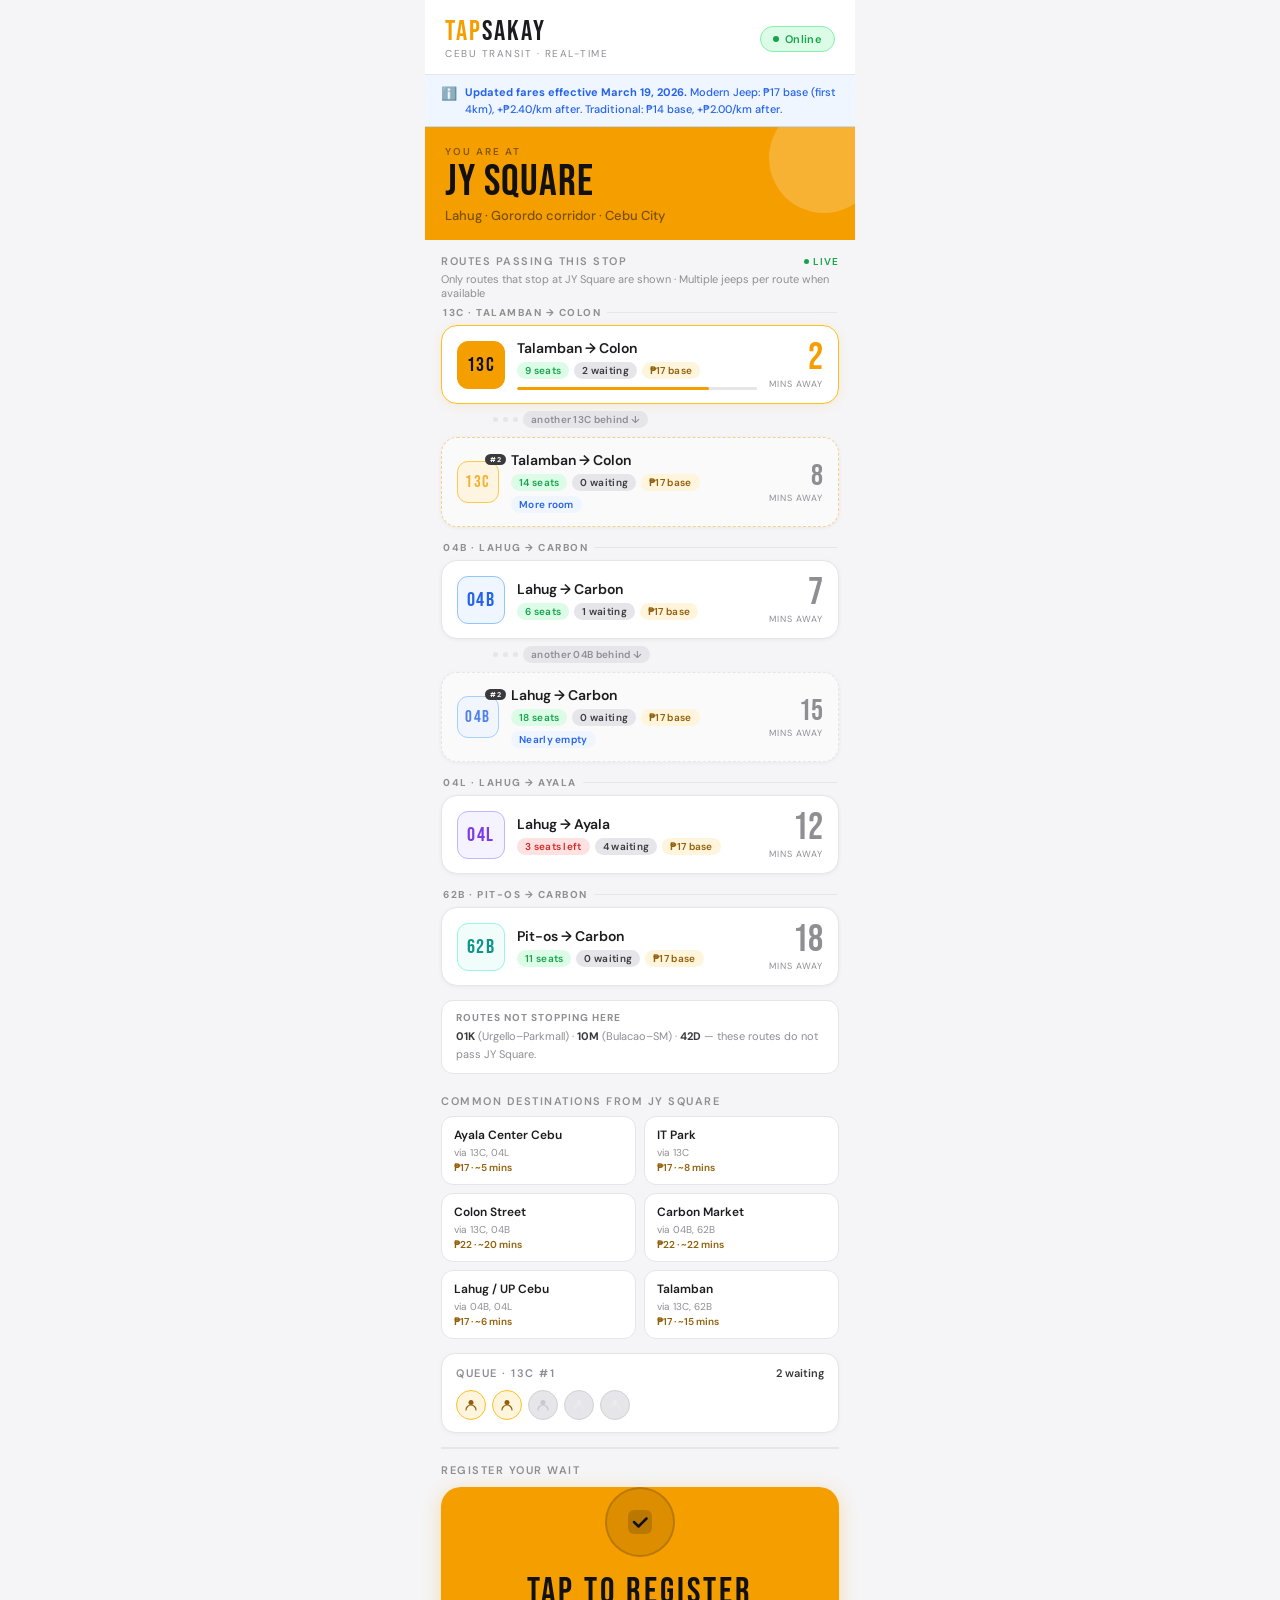
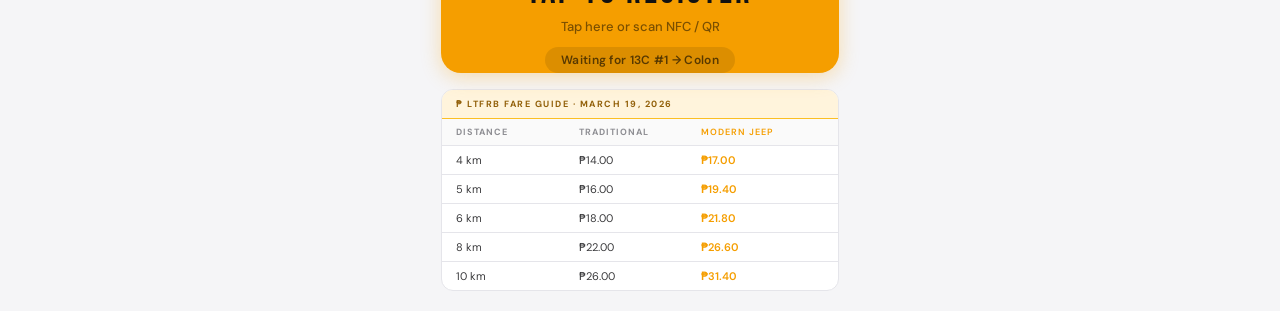
==== TapSakay-Commuter.html @ ee62dc35 "adjusting the signage screen ratio" ====
<!DOCTYPE html>
<html lang="en">
<head>
<meta charset="UTF-8">
<meta name="viewport" content="width=device-width, initial-scale=1.0, user-scalable=no">
<title>TapSakay — Commuter</title>
<link href="https://fonts.googleapis.com/css2?family=Bebas+Neue&family=DM+Sans:ital,wght@0,400;0,500;0,600;0,700;1,400&display=swap" rel="stylesheet">
<style>
:root {
  --amber: #F59E00;
  --amber-light: #FFF4DC;
  --amber-mid: #FFE299;
  --amber-border: #FBBF24;
  --black: #111111;
  --ink: #1C1C1E;
  --ink2: #3A3A3C;
  --gray: #8E8E93;
  --gray-light: #E5E5EA;
  --bg: #F5F5F7;
  --white: #FFFFFF;
  --green: #16A34A;
  --green-light: #DCFCE7;
  --green-border: #86EFAC;
  --red: #DC2626;
  --red-light: #FEE2E2;
  --blue: #2563EB;
  --blue-light: #EFF6FF;
  --purple: #7C3AED;
  --purple-light: #F5F3FF;
  --purple-border: #C4B5FD;
  --teal: #0D9488;
  --teal-light: #F0FDFA;
  --teal-border: #99F6E4;
}
* { box-sizing: border-box; margin: 0; padding: 0; -webkit-tap-highlight-color: transparent; }
html, body { min-height: 100%; background: var(--bg); color: var(--ink); font-family: 'DM Sans', sans-serif; overflow-x: hidden; }
.app { max-width: 430px; margin: 0 auto; min-height: 100vh; display: flex; flex-direction: column; background: var(--bg); }

/* HEADER */
.header {
  background: var(--white); padding: 18px 20px 14px;
  display: flex; align-items: center; justify-content: space-between;
  border-bottom: 1.5px solid var(--gray-light);
  position: sticky; top: 0; z-index: 10;
}
.logo { font-family: 'Bebas Neue', sans-serif; font-size: 28px; letter-spacing: 2px; line-height: 1; }
.logo .tap { color: var(--amber); }
.logo .sakay { color: var(--ink); }
.logo-sub { font-size: 10px; color: var(--gray); letter-spacing: 1.5px; text-transform: uppercase; margin-top: 1px; }
.online-badge {
  display: flex; align-items: center; gap: 6px;
  background: var(--green-light); border: 1px solid var(--green-border);
  border-radius: 20px; padding: 5px 12px;
  font-size: 11px; font-weight: 600; color: var(--green); letter-spacing: .3px;
}
.online-badge::before { content: ''; width: 6px; height: 6px; border-radius: 50%; background: var(--green); animation: pulse 2s infinite; }
@keyframes pulse { 0%,100%{opacity:1} 50%{opacity:.3} }

/* FARE NOTICE */
.fare-notice {
  background: var(--blue-light); border-bottom: 1.5px solid #BFDBFE;
  padding: 9px 16px; display: flex; align-items: flex-start; gap: 8px;
}
.fare-notice-icon { font-size: 13px; flex-shrink: 0; margin-top: 1px; }
.fare-notice-text { font-size: 11px; color: var(--blue); font-weight: 500; line-height: 1.5; }
.fare-notice-text strong { font-weight: 700; }

/* STOP BANNER */
.stop-banner {
  background: var(--amber); padding: 18px 20px 16px;
  position: relative; overflow: hidden;
}
.stop-banner::after {
  content: ''; position: absolute; right: -24px; top: -24px;
  width: 110px; height: 110px; border-radius: 50%; background: rgba(255,255,255,0.2);
}
.stop-eye { font-size: 10px; font-weight: 600; letter-spacing: 2px; text-transform: uppercase; color: rgba(0,0,0,0.45); margin-bottom: 2px; }
.stop-name { font-family: 'Bebas Neue', sans-serif; font-size: 44px; letter-spacing: 1px; line-height: 1; color: var(--black); }
.stop-sub { font-size: 13px; color: rgba(0,0,0,0.5); margin-top: 3px; font-weight: 500; }

/* SECTION LABEL */
.sec-wrap { padding: 14px 16px 6px; }
.sec-label { font-size: 11px; font-weight: 600; color: var(--gray); text-transform: uppercase; letter-spacing: 1.5px; display: flex; align-items: center; justify-content: space-between; }
.live-tag { display: flex; align-items: center; gap: 4px; color: var(--green); font-weight: 600; font-size: 10px; letter-spacing: 1px; }
.live-tag::before { content: ''; width: 5px; height: 5px; border-radius: 50%; background: var(--green); animation: pulse 1.5s infinite; }
.sec-hint { font-size: 11px; color: var(--gray); margin-top: 4px; font-weight: 400; }

/* ARRIVALS */
.arrivals-section { padding: 0 16px 8px; }

.route-group { margin-bottom: 14px; }
.route-group-label {
  font-size: 10px; font-weight: 700; color: var(--gray);
  text-transform: uppercase; letter-spacing: 1.5px;
  padding: 0 2px 6px;
  display: flex; align-items: center; gap: 6px;
}
.route-group-label::after { content: ''; flex: 1; height: 1px; background: var(--gray-light); }

.jeep-stack { display: flex; flex-direction: column; gap: 6px; }

.jeep-card {
  background: var(--white); border: 1.5px solid var(--gray-light);
  border-radius: 16px; padding: 13px 15px;
  display: flex; align-items: center; gap: 12px;
  animation: cardIn .35s cubic-bezier(.22,1,.36,1) both;
  box-shadow: 0 1px 4px rgba(0,0,0,0.05);
  cursor: pointer; transition: border-color .2s, box-shadow .2s;
  position: relative;
}
.jeep-card:active { transform: scale(.985); }
.jeep-card.prime { border-color: var(--amber-border); box-shadow: 0 2px 12px rgba(245,158,0,0.12); }
.jeep-card.selected { border-color: var(--amber-border); background: #FFFDF5; }
.jeep-card.second-jeep { border-style: dashed; border-color: var(--gray-light); background: #FAFAFA; opacity: 0.9; }
.jeep-card.second-jeep.prime-second { border-color: rgba(245,158,0,0.45); border-style: dashed; }
@keyframes cardIn { from { opacity:0; transform: translateY(8px); } to { opacity:1; transform: translateY(0); } }
.jeep-card:nth-child(1) { animation-delay: .04s; }
.jeep-card:nth-child(2) { animation-delay: .10s; }

.behind-dot-row { display: flex; align-items: center; gap: 5px; padding: 1px 0 1px 52px; margin-bottom: 2px; }
.behind-dot { width: 5px; height: 5px; border-radius: 50%; background: var(--gray-light); }
.behind-label { font-size: 10px; color: var(--gray); font-weight: 600; letter-spacing: 0.3px; background: var(--gray-light); border-radius: 20px; padding: 2px 8px; white-space: nowrap; }

.route-badge {
  font-family: 'Bebas Neue', sans-serif; font-size: 20px; letter-spacing: 1.5px;
  width: 48px; height: 48px; border-radius: 11px;
  display: flex; align-items: center; justify-content: center; flex-shrink: 0;
}
.rb-amber { background: var(--amber-light); color: var(--amber); border: 1.5px solid var(--amber-border); }
.rb-amber-solid { background: var(--amber); color: var(--black); border: 1.5px solid var(--amber); }
.rb-blue { background: var(--blue-light); color: var(--blue); border: 1.5px solid #93C5FD; }
.rb-purple { background: var(--purple-light); color: var(--purple); border: 1.5px solid var(--purple-border); }
.rb-teal { background: var(--teal-light); color: var(--teal); border: 1.5px solid var(--teal-border); }
.rb-green { background: var(--green-light); color: var(--green); border: 1.5px solid var(--green-border); }

.second-jeep .route-badge { width: 42px; height: 42px; font-size: 17px; opacity: 0.8; }
.second-badge-wrap { position: relative; flex-shrink: 0; }
.second-label-bubble {
  position: absolute; top: -7px; right: -7px;
  background: var(--ink2); color: #fff;
  font-size: 7px; font-weight: 700; letter-spacing: 0.5px;
  border-radius: 20px; padding: 1px 5px; white-space: nowrap;
}

.jeep-info { flex: 1; min-width: 0; }
.jeep-dest { font-size: 14px; font-weight: 600; color: var(--ink); white-space: nowrap; overflow: hidden; text-overflow: ellipsis; }
.jeep-meta { display: flex; gap: 5px; align-items: center; margin-top: 5px; flex-wrap: wrap; }
.tag { font-size: 10px; font-weight: 600; padding: 2px 8px; border-radius: 20px; letter-spacing: .3px; }
.t-green { background: var(--green-light); color: var(--green); }
.t-gray { background: var(--gray-light); color: var(--ink2); }
.t-amber { background: var(--amber-light); color: #92600A; }
.t-red { background: var(--red-light); color: var(--red); }
.t-blue { background: var(--blue-light); color: var(--blue); }

.pbar { height: 3px; background: var(--gray-light); border-radius: 2px; margin-top: 8px; overflow: hidden; }
.pbar-fill { height: 100%; border-radius: 2px; transition: width 1s linear; }
.pbar-amber .pbar-fill { background: var(--amber); }
.pbar-green .pbar-fill { background: var(--green); }

.eta-col { text-align: right; flex-shrink: 0; min-width: 54px; }
.eta-num { font-family: 'Bebas Neue', sans-serif; font-size: 38px; line-height: 1; color: var(--amber); }
.eta-num.gray { color: var(--gray); }
.eta-num.green { color: var(--green); font-size: 22px; }
.eta-unit { font-size: 9px; color: var(--gray); letter-spacing: 1px; margin-top: 1px; text-transform: uppercase; }
.second-jeep .eta-num { font-size: 30px; color: var(--gray); }

/* NOT STOPPING NOTE */
.not-stopping {
  margin: 4px 0 12px; padding: 10px 14px;
  background: var(--white); border: 1.5px solid var(--gray-light);
  border-radius: 12px;
}
.not-stopping-lbl { font-size: 10px; font-weight: 700; color: var(--gray); text-transform: uppercase; letter-spacing: 1px; margin-bottom: 4px; }
.not-stopping p { font-size: 11px; color: var(--gray); line-height: 1.6; }
.not-stopping strong { color: var(--ink2); }

/* COMMON DESTINATIONS */
.destinations-section { padding: 0 16px 14px; }
.dest-grid { display: grid; grid-template-columns: 1fr 1fr; gap: 8px; margin-top: 8px; }
.dest-card {
  background: var(--white); border: 1.5px solid var(--gray-light);
  border-radius: 12px; padding: 10px 12px;
  cursor: pointer; transition: border-color .15s;
}
.dest-card:active { border-color: var(--amber-border); background: var(--amber-light); transform: scale(.97); }
.dest-name { font-size: 12px; font-weight: 600; color: var(--ink); margin-bottom: 3px; }
.dest-routes { font-size: 10px; color: var(--gray); }
.dest-fare { font-size: 10px; font-weight: 600; color: #92600A; margin-top: 2px; }

/* QUEUE */
.queue-section { padding: 0 16px 10px; }
.queue-card {
  background: var(--white); border: 1.5px solid var(--gray-light);
  border-radius: 14px; padding: 12px 14px;
  box-shadow: 0 1px 4px rgba(0,0,0,0.04);
}
.queue-top { display: flex; align-items: center; justify-content: space-between; margin-bottom: 10px; }
.queue-lbl { font-size: 11px; font-weight: 600; color: var(--gray); text-transform: uppercase; letter-spacing: 1.5px; }
.queue-count { font-size: 11px; font-weight: 600; color: var(--ink2); }
.queue-row { display: flex; gap: 6px; align-items: center; }
.picon {
  width: 30px; height: 30px; border-radius: 50%;
  background: var(--gray-light); border: 1.5px solid #D1D1D6;
  display: flex; align-items: center; justify-content: center;
  transition: all .3s cubic-bezier(.22,1,.36,1); flex-shrink: 0;
}
.picon.on { background: var(--amber-light); border-color: var(--amber-border); }
.picon.you { background: var(--green-light); border-color: var(--green-border); }
.you-lbl { font-size: 11px; font-weight: 600; color: var(--green); margin-left: 4px; display: none; }

/* DIVIDER */
.divider { height: 1.5px; background: var(--gray-light); margin: 4px 16px 14px; }

/* TAP ZONE */
.tap-section { padding: 0 16px 16px; flex: 1; display: flex; flex-direction: column; }
.tap-label { font-size: 11px; font-weight: 600; color: var(--gray); text-transform: uppercase; letter-spacing: 1.5px; margin-bottom: 10px; }
.tap-zone {
  flex: 1; min-height: 180px;
  background: var(--amber); border-radius: 20px;
  display: flex; flex-direction: column; align-items: center; justify-content: center;
  cursor: pointer; user-select: none; position: relative; overflow: hidden;
  transition: transform .14s cubic-bezier(.22,1,.36,1), background .3s;
  box-shadow: 0 4px 20px rgba(245,158,0,0.3);
}
.tap-zone:active { transform: scale(.97); }
.tap-zone.tapped { background: var(--green); box-shadow: 0 4px 20px rgba(22,163,74,0.3); }
.ripple { position: absolute; border-radius: 50%; background: rgba(255,255,255,0.3); transform: scale(0); animation: rpl .65s linear forwards; pointer-events: none; }
@keyframes rpl { to { transform: scale(5); opacity: 0; } }

.tap-idle { display: flex; flex-direction: column; align-items: center; position: relative; z-index: 1; }
.tap-ring {
  width: 70px; height: 70px; border-radius: 50%;
  background: rgba(0,0,0,0.1); border: 2px solid rgba(0,0,0,0.15);
  display: flex; align-items: center; justify-content: center; margin-bottom: 14px;
  transition: transform .2s;
}
.tap-zone:active .tap-ring { transform: scale(.88); }
.tap-word { font-family: 'Bebas Neue', sans-serif; font-size: 36px; letter-spacing: 3px; color: var(--black); }
.tap-hint { font-size: 13px; color: rgba(0,0,0,0.5); margin-top: 4px; font-weight: 500; }
.tap-for { margin-top: 12px; background: rgba(0,0,0,0.1); border-radius: 20px; padding: 5px 16px; font-size: 12px; font-weight: 600; color: rgba(0,0,0,0.6); letter-spacing: .3px; }

.tap-done { display: none; flex-direction: column; align-items: center; position: relative; z-index: 1; }
.chk-ring { width: 66px; height: 66px; border-radius: 50%; border: 2.5px solid rgba(0,0,0,0.2); display: flex; align-items: center; justify-content: center; margin-bottom: 12px; animation: pop .4s cubic-bezier(.22,1,.36,1); }
@keyframes pop { from{transform:scale(.4);opacity:0} to{transform:scale(1);opacity:1} }
.done-word { font-family: 'Bebas Neue', sans-serif; font-size: 34px; letter-spacing: 2px; color: var(--black); }
.done-sub { font-size: 13px; color: rgba(0,0,0,0.55); margin-top: 4px; font-weight: 500; text-align: center; }
.done-badge { margin-top: 12px; background: rgba(0,0,0,0.12); border-radius: 20px; padding: 5px 16px; font-size: 13px; font-weight: 700; color: var(--black); }
.tap-zone.tapped .tap-idle { display: none; }
.tap-zone.tapped .tap-done { display: flex; }

/* SAVINGS BAR */
.savings-bar {
  margin: 0 16px 12px;
  background: var(--white); border: 1.5px solid var(--gray-light);
  border-radius: 16px; padding: 18px 16px;
  display: flex; justify-content: space-between; align-items: center;
  box-shadow: 0 1px 4px rgba(0,0,0,0.05);
}
.sav-item { text-align: center; flex: 1; }
.sav-lbl { font-size: 10px; font-weight: 700; color: var(--gray); text-transform: uppercase; letter-spacing: 1.5px; margin-bottom: 6px; }
.sav-val { font-family: 'Bebas Neue', sans-serif; font-size: 38px; letter-spacing: .5px; line-height: 1; }
.sav-note { font-size: 10px; color: var(--gray); margin-top: 5px; }
.sv-red { color: var(--red); text-decoration: line-through; }
.sv-amber { color: var(--amber); }
.sv-green { color: var(--green); }
.sav-vl { width: 1.5px; height: 50px; background: var(--gray-light); flex-shrink: 0; }

/* FARE TABLE MINI */
.fare-mini {
  margin: 0 16px 20px;
  background: var(--white); border: 1.5px solid var(--gray-light);
  border-radius: 12px; overflow: hidden;
}
.fare-mini-title {
  background: var(--amber-light); border-bottom: 1.5px solid var(--amber-border);
  padding: 8px 14px; font-size: 9px; font-weight: 700; letter-spacing: 1.5px;
  color: #92600A; text-transform: uppercase;
}
.fare-mini-row {
  display: grid; grid-template-columns: 1fr 1fr 1fr;
  padding: 7px 14px; font-size: 11px;
  border-bottom: 1px solid var(--gray-light); color: var(--ink2);
}
.fare-mini-row:last-child { border-bottom: none; }
.fare-mini-row.head { font-size: 9px; font-weight: 700; letter-spacing: 1px; color: var(--gray); text-transform: uppercase; background: #FAFAFA; }
.fare-mini-row span:last-child { font-weight: 600; color: var(--amber); }
</style>
</head>
<body>
<div class="app">

  <div class="header">
    <div>
      <div class="logo"><span class="tap">TAP</span><span class="sakay">SAKAY</span></div>
      <div class="logo-sub">Cebu Transit · Real-time</div>
    </div>
    <div class="online-badge">Online</div>
  </div>

  <div class="fare-notice">
    <div class="fare-notice-icon">ℹ️</div>
    <div class="fare-notice-text">
      <strong>Updated fares effective March 19, 2026.</strong> Modern Jeep: ₱17 base (first 4km), +₱2.40/km after. Traditional: ₱14 base, +₱2.00/km after.
    </div>
  </div>

  <div class="stop-banner">
    <div class="stop-eye">You are at</div>
    <div class="stop-name">JY Square</div>
    <div class="stop-sub">Lahug · Gorordo corridor · Cebu City</div>
  </div>

  <div class="sec-wrap">
    <div class="sec-label">
      Routes passing this stop
      <span class="live-tag">Live</span>
    </div>
    <div class="sec-hint">Only routes that stop at JY Square are shown · Multiple jeeps per route when available</div>
  </div>

  <div class="arrivals-section">

    <!-- 13C GROUP -->
    <div class="route-group">
      <div class="route-group-label">13C · Talamban → Colon</div>
      <div class="jeep-stack">
        <div class="jeep-card prime" id="card-13c-1" onclick="selectRoute('13C','Talamban → Colon',3,'₱17','13c-1')">
          <div class="route-badge rb-amber-solid">13C</div>
          <div class="jeep-info">
            <div class="jeep-dest">Talamban → Colon</div>
            <div class="jeep-meta">
              <span class="tag t-green" id="seats-13c-1">9 seats</span>
              <span class="tag t-gray" id="wait-13c-1">2 waiting</span>
              <span class="tag t-amber">₱17 base</span>
            </div>
            <div class="pbar pbar-amber"><div class="pbar-fill" id="pbar-13c-1" style="width:70%"></div></div>
          </div>
          <div class="eta-col">
            <div class="eta-num" id="eta-13c-1">3</div>
            <div class="eta-unit" id="etalbl-13c-1">mins away</div>
          </div>
        </div>

        <div class="behind-dot-row">
          <div class="behind-dot"></div>
          <div class="behind-dot"></div>
          <div class="behind-dot"></div>
          <div class="behind-label">another 13C behind ↓</div>
        </div>

        <div class="jeep-card second-jeep prime-second" id="card-13c-2" onclick="selectRoute('13C','Talamban → Colon',9,'₱17','13c-2')">
          <div class="second-badge-wrap">
            <div class="route-badge rb-amber">13C</div>
            <div class="second-label-bubble">#2</div>
          </div>
          <div class="jeep-info">
            <div class="jeep-dest">Talamban → Colon</div>
            <div class="jeep-meta">
              <span class="tag t-green">14 seats</span>
              <span class="tag t-gray">0 waiting</span>
              <span class="tag t-amber">₱17 base</span>
              <span class="tag t-blue">More room</span>
            </div>
          </div>
          <div class="eta-col">
            <div class="eta-num gray" id="eta-13c-2">9</div>
            <div class="eta-unit">mins away</div>
          </div>
        </div>
      </div>
    </div>

    <!-- 04B GROUP -->
    <div class="route-group">
      <div class="route-group-label">04B · Lahug → Carbon</div>
      <div class="jeep-stack">
        <div class="jeep-card" id="card-04b-1" onclick="selectRoute('04B','Lahug → Carbon',7,'₱17','04b-1')">
          <div class="route-badge rb-blue">04B</div>
          <div class="jeep-info">
            <div class="jeep-dest">Lahug → Carbon</div>
            <div class="jeep-meta">
              <span class="tag t-green">6 seats</span>
              <span class="tag t-gray">1 waiting</span>
              <span class="tag t-amber">₱17 base</span>
            </div>
          </div>
          <div class="eta-col">
            <div class="eta-num gray">7</div>
            <div class="eta-unit">mins away</div>
          </div>
        </div>

        <div class="behind-dot-row">
          <div class="behind-dot"></div>
          <div class="behind-dot"></div>
          <div class="behind-dot"></div>
          <div class="behind-label">another 04B behind ↓</div>
        </div>

        <div class="jeep-card second-jeep" id="card-04b-2" onclick="selectRoute('04B','Lahug → Carbon',15,'₱17','04b-2')">
          <div class="second-badge-wrap">
            <div class="route-badge rb-blue">04B</div>
            <div class="second-label-bubble">#2</div>
          </div>
          <div class="jeep-info">
            <div class="jeep-dest">Lahug → Carbon</div>
            <div class="jeep-meta">
              <span class="tag t-green">18 seats</span>
              <span class="tag t-gray">0 waiting</span>
              <span class="tag t-amber">₱17 base</span>
              <span class="tag t-blue">Nearly empty</span>
            </div>
          </div>
          <div class="eta-col">
            <div class="eta-num gray">15</div>
            <div class="eta-unit">mins away</div>
          </div>
        </div>
      </div>
    </div>

    <!-- 04L GROUP -->
    <div class="route-group">
      <div class="route-group-label">04L · Lahug → Ayala</div>
      <div class="jeep-stack">
        <div class="jeep-card" id="card-04l-1" onclick="selectRoute('04L','Lahug → Ayala',12,'₱17','04l-1')">
          <div class="route-badge rb-purple">04L</div>
          <div class="jeep-info">
            <div class="jeep-dest">Lahug → Ayala</div>
            <div class="jeep-meta">
              <span class="tag t-red">3 seats left</span>
              <span class="tag t-gray">4 waiting</span>
              <span class="tag t-amber">₱17 base</span>
            </div>
          </div>
          <div class="eta-col">
            <div class="eta-num gray">12</div>
            <div class="eta-unit">mins away</div>
          </div>
        </div>
      </div>
    </div>

    <!-- 62B GROUP -->
    <div class="route-group">
      <div class="route-group-label">62B · Pit-os → Carbon</div>
      <div class="jeep-stack">
        <div class="jeep-card" id="card-62b-1" onclick="selectRoute('62B','Pit-os → Carbon',18,'₱17','62b-1')">
          <div class="route-badge rb-teal">62B</div>
          <div class="jeep-info">
            <div class="jeep-dest">Pit-os → Carbon</div>
            <div class="jeep-meta">
              <span class="tag t-green">11 seats</span>
              <span class="tag t-gray">0 waiting</span>
              <span class="tag t-amber">₱17 base</span>
            </div>
          </div>
          <div class="eta-col">
            <div class="eta-num gray">18</div>
            <div class="eta-unit">mins away</div>
          </div>
        </div>
      </div>
    </div>

    <!-- ROUTES NOT STOPPING HERE -->
    <div class="not-stopping">
      <div class="not-stopping-lbl">Routes NOT stopping here</div>
      <p><strong>01K</strong> (Urgello–Parkmall) · <strong>10M</strong> (Bulacao–SM) · <strong>42D</strong> — these routes do not pass JY Square.</p>
    </div>

  </div>

  <!-- COMMON DESTINATIONS -->
  <div class="destinations-section">
    <div class="sec-label">Common destinations from JY Square</div>
    <div class="dest-grid">
      <div class="dest-card">
        <div class="dest-name">Ayala Center Cebu</div>
        <div class="dest-routes">via 13C, 04L</div>
        <div class="dest-fare">₱17 · ~5 mins</div>
      </div>
      <div class="dest-card">
        <div class="dest-name">IT Park</div>
        <div class="dest-routes">via 13C</div>
        <div class="dest-fare">₱17 · ~8 mins</div>
      </div>
      <div class="dest-card">
        <div class="dest-name">Colon Street</div>
        <div class="dest-routes">via 13C, 04B</div>
        <div class="dest-fare">₱22 · ~20 mins</div>
      </div>
      <div class="dest-card">
        <div class="dest-name">Carbon Market</div>
        <div class="dest-routes">via 04B, 62B</div>
        <div class="dest-fare">₱22 · ~22 mins</div>
      </div>
      <div class="dest-card">
        <div class="dest-name">Lahug / UP Cebu</div>
        <div class="dest-routes">via 04B, 04L</div>
        <div class="dest-fare">₱17 · ~6 mins</div>
      </div>
      <div class="dest-card">
        <div class="dest-name">Talamban</div>
        <div class="dest-routes">via 13C, 62B</div>
        <div class="dest-fare">₱17 · ~15 mins</div>
      </div>
    </div>
  </div>

  <!-- QUEUE CARD -->
  <div class="queue-section">
    <div class="queue-card">
      <div class="queue-top">
        <div class="queue-lbl">Queue · <span id="queue-route">13C #1</span></div>
        <div class="queue-count" id="queue-count">2 waiting</div>
      </div>
      <div class="queue-row">
        <div class="picon on">
          <svg width="14" height="14" viewBox="0 0 14 14" fill="none"><circle cx="7" cy="4.5" r="2.5" fill="#92600A"/><path d="M2 12c0-2.76 2.24-5 5-5s5 2.24 5 5" stroke="#92600A" stroke-width="1.2" stroke-linecap="round"/></svg>
        </div>
        <div class="picon on">
          <svg width="14" height="14" viewBox="0 0 14 14" fill="none"><circle cx="7" cy="4.5" r="2.5" fill="#92600A"/><path d="M2 12c0-2.76 2.24-5 5-5s5 2.24 5 5" stroke="#92600A" stroke-width="1.2" stroke-linecap="round"/></svg>
        </div>
        <div class="picon" id="you-icon">
          <svg width="14" height="14" viewBox="0 0 14 14" fill="none"><circle cx="7" cy="4.5" r="2.5" fill="#C7C7CC"/><path d="M2 12c0-2.76 2.24-5 5-5s5 2.24 5 5" stroke="#C7C7CC" stroke-width="1.2" stroke-linecap="round"/></svg>
        </div>
        <div class="picon"><svg width="14" height="14" viewBox="0 0 14 14" fill="none"><circle cx="7" cy="4.5" r="2.5" fill="#EBEBEB"/><path d="M2 12c0-2.76 2.24-5 5-5s5 2.24 5 5" stroke="#EBEBEB" stroke-width="1.2" stroke-linecap="round"/></svg></div>
        <div class="picon"><svg width="14" height="14" viewBox="0 0 14 14" fill="none"><circle cx="7" cy="4.5" r="2.5" fill="#EBEBEB"/><path d="M2 12c0-2.76 2.24-5 5-5s5 2.24 5 5" stroke="#EBEBEB" stroke-width="1.2" stroke-linecap="round"/></svg></div>
        <div class="you-lbl" id="you-lbl">← You</div>
      </div>
    </div>
  </div>

  <div class="divider"></div>

  <!-- TAP ZONE -->
  <div class="tap-section">
    <div class="tap-label">Register your wait</div>
    <div class="tap-zone" id="tapZone" onclick="handleTap(event)">
      <div class="tap-idle">
        <div class="tap-ring">
          <svg width="34" height="34" viewBox="0 0 34 34" fill="none">
            <rect x="5" y="5" width="24" height="24" rx="6" fill="rgba(0,0,0,0.15)"/>
            <path d="M11 17l4.5 4.5 8-8" stroke="#111" stroke-width="2.5" stroke-linecap="round" stroke-linejoin="round"/>
          </svg>
        </div>
        <div class="tap-word">Tap to Register</div>
        <div class="tap-hint">Tap here or scan NFC / QR</div>
        <div class="tap-for" id="tap-for-label">Waiting for 13C #1 → Colon</div>
      </div>
      <div class="tap-done">
        <div class="chk-ring">
          <svg width="32" height="32" viewBox="0 0 32 32" fill="none"><path d="M7 16l6 6 12-12" stroke="#111" stroke-width="2.5" stroke-linecap="round" stroke-linejoin="round"/></svg>
        </div>
        <div class="done-word">Wait Registered!</div>
        <div class="done-sub" id="done-sub">Driver notified · 13C is on the way</div>
        <div class="done-badge">Arriving in <span id="eta-inline">3</span> mins · ₱73 saved vs Grab</div>
      </div>
    </div>
  </div>

  <!-- SAVINGS BAR
  <div class="savings-bar">
    <div class="sav-item">
      <div class="sav-lbl">Grab / MoveIt</div>
      <div class="sav-val sv-red">₱100</div>
      <div class="sav-note">est. 8km trip</div>
    </div>
    <div class="sav-vl"></div>
    <div class="sav-item">
      <div class="sav-lbl">Jeep fare</div>
      <div class="sav-val sv-amber">₱26.60</div>
      <div class="sav-note">8km modern jeep</div>
    </div>
    <div class="sav-vl"></div>
    <div class="sav-item">
      <div class="sav-lbl">You save</div>
      <div class="sav-val sv-green">₱73</div>
      <div class="sav-note">vs ride-hailing</div>
    </div>
  </div>  -->

  <!-- FARE TABLE -->
  <div class="fare-mini">
    <div class="fare-mini-title">₱ LTFRB FARE GUIDE · March 19, 2026</div>
    <div class="fare-mini-row head"><span>Distance</span><span>Traditional</span><span>Modern Jeep</span></div>
    <div class="fare-mini-row"><span>4 km</span><span>₱14.00</span><span>₱17.00</span></div>
    <div class="fare-mini-row"><span>5 km</span><span>₱16.00</span><span>₱19.40</span></div>
    <div class="fare-mini-row"><span>6 km</span><span>₱18.00</span><span>₱21.80</span></div>
    <div class="fare-mini-row"><span>8 km</span><span>₱22.00</span><span>₱26.60</span></div>
    <div class="fare-mini-row"><span>10 km</span><span>₱26.00</span><span>₱31.40</span></div>
  </div>

</div>

<script>
  const ROUTES = {
    '13c-1': { code:'13C', dest:'Talamban → Colon', eta:3,  label:'13C #1 → Colon' },
    '13c-2': { code:'13C', dest:'Talamban → Colon', eta:9,  label:'13C #2 → Colon (more room)' },
    '04b-1': { code:'04B', dest:'Lahug → Carbon',   eta:7,  label:'04B #1 → Carbon' },
    '04b-2': { code:'04B', dest:'Lahug → Carbon',   eta:15, label:'04B #2 → Carbon' },
    '04l-1': { code:'04L', dest:'Lahug → Ayala',    eta:12, label:'04L → Ayala' },
    '62b-1': { code:'62B', dest:'Pit-os → Carbon',  eta:18, label:'62B → Carbon' },
  };

  let selectedKey = '13c-1';
  let tapped = false;

  // ETA countdown for 13C #1
  let eta13c1 = 3;
  const iv = setInterval(() => {
    eta13c1 = Math.max(0, eta13c1 - 1);
    const pct = 70 + (3 - eta13c1) * 10;
    const pb = document.getElementById('pbar-13c-1');
    if (pb) pb.style.width = Math.min(100, pct) + '%';
    const etaEl = document.getElementById('eta-13c-1');
    const lblEl = document.getElementById('etalbl-13c-1');
    if (eta13c1 === 0) {
      etaEl.className = 'eta-num green';
      etaEl.textContent = 'NOW';
      if (lblEl) lblEl.textContent = '';
      clearInterval(iv);
    } else {
      etaEl.textContent = eta13c1;
    }
    if (selectedKey === '13c-1') {
      const il = document.getElementById('eta-inline');
      if (il) il.textContent = Math.max(0, eta13c1);
    }
  }, 1000);

  // ETA countdown for 13C #2
  let eta13c2 = 9;
  const iv2 = setInterval(() => {
    eta13c2 = Math.max(0, eta13c2 - 1);
    const el = document.getElementById('eta-13c-2');
    if (el) el.textContent = eta13c2 === 0 ? 'NOW' : eta13c2;
  }, 1000);

  function selectRoute(code, dest, etaMins, fare, key) {
    if (tapped) return;
    selectedKey = key;
    document.querySelectorAll('.jeep-card').forEach(c => c.classList.remove('selected'));
    document.getElementById('card-' + key).classList.add('selected');
    const r = ROUTES[key];
    document.getElementById('tap-for-label').textContent = 'Waiting for ' + r.label;
    document.getElementById('queue-route').textContent = r.label;
    document.getElementById('done-sub').textContent = 'Driver notified · ' + code + ' is on the way';
    const currentEta = key === '13c-1' ? eta13c1 : (key === '13c-2' ? eta13c2 : etaMins);
    const il = document.getElementById('eta-inline');
    if (il) il.textContent = currentEta;
  }

  function handleTap(e) {
    const z = document.getElementById('tapZone');
    const r = z.getBoundingClientRect();
    const rpl = document.createElement('div');
    rpl.className = 'ripple';
    const sz = Math.max(r.width, r.height) * 2.4;
    rpl.style.cssText = `width:${sz}px;height:${sz}px;left:${(e.clientX||r.left+r.width/2)-r.left-sz/2}px;top:${(e.clientY||r.top+r.height/2)-r.top-sz/2}px`;
    z.appendChild(rpl);
    setTimeout(() => rpl.remove(), 700);
    if (tapped) return;
    tapped = true;
    z.classList.add('tapped');
    const yi = document.getElementById('you-icon');
    yi.classList.add('you');
    yi.innerHTML = '<svg width="14" height="14" viewBox="0 0 14 14" fill="none"><circle cx="7" cy="4.5" r="2.5" fill="#16A34A"/><path d="M2 12c0-2.76 2.24-5 5-5s5 2.24 5 5" stroke="#16A34A" stroke-width="1.2" stroke-linecap="round"/></svg>';
    document.getElementById('you-lbl').style.display = 'inline';
    document.getElementById('queue-count').textContent = '3 waiting';
    const waitEl = document.querySelector('#card-' + selectedKey + ' .t-gray');
    if (waitEl) waitEl.textContent = (parseInt(waitEl.textContent) + 1) + ' waiting';
  }
</script>
</body>
</html>
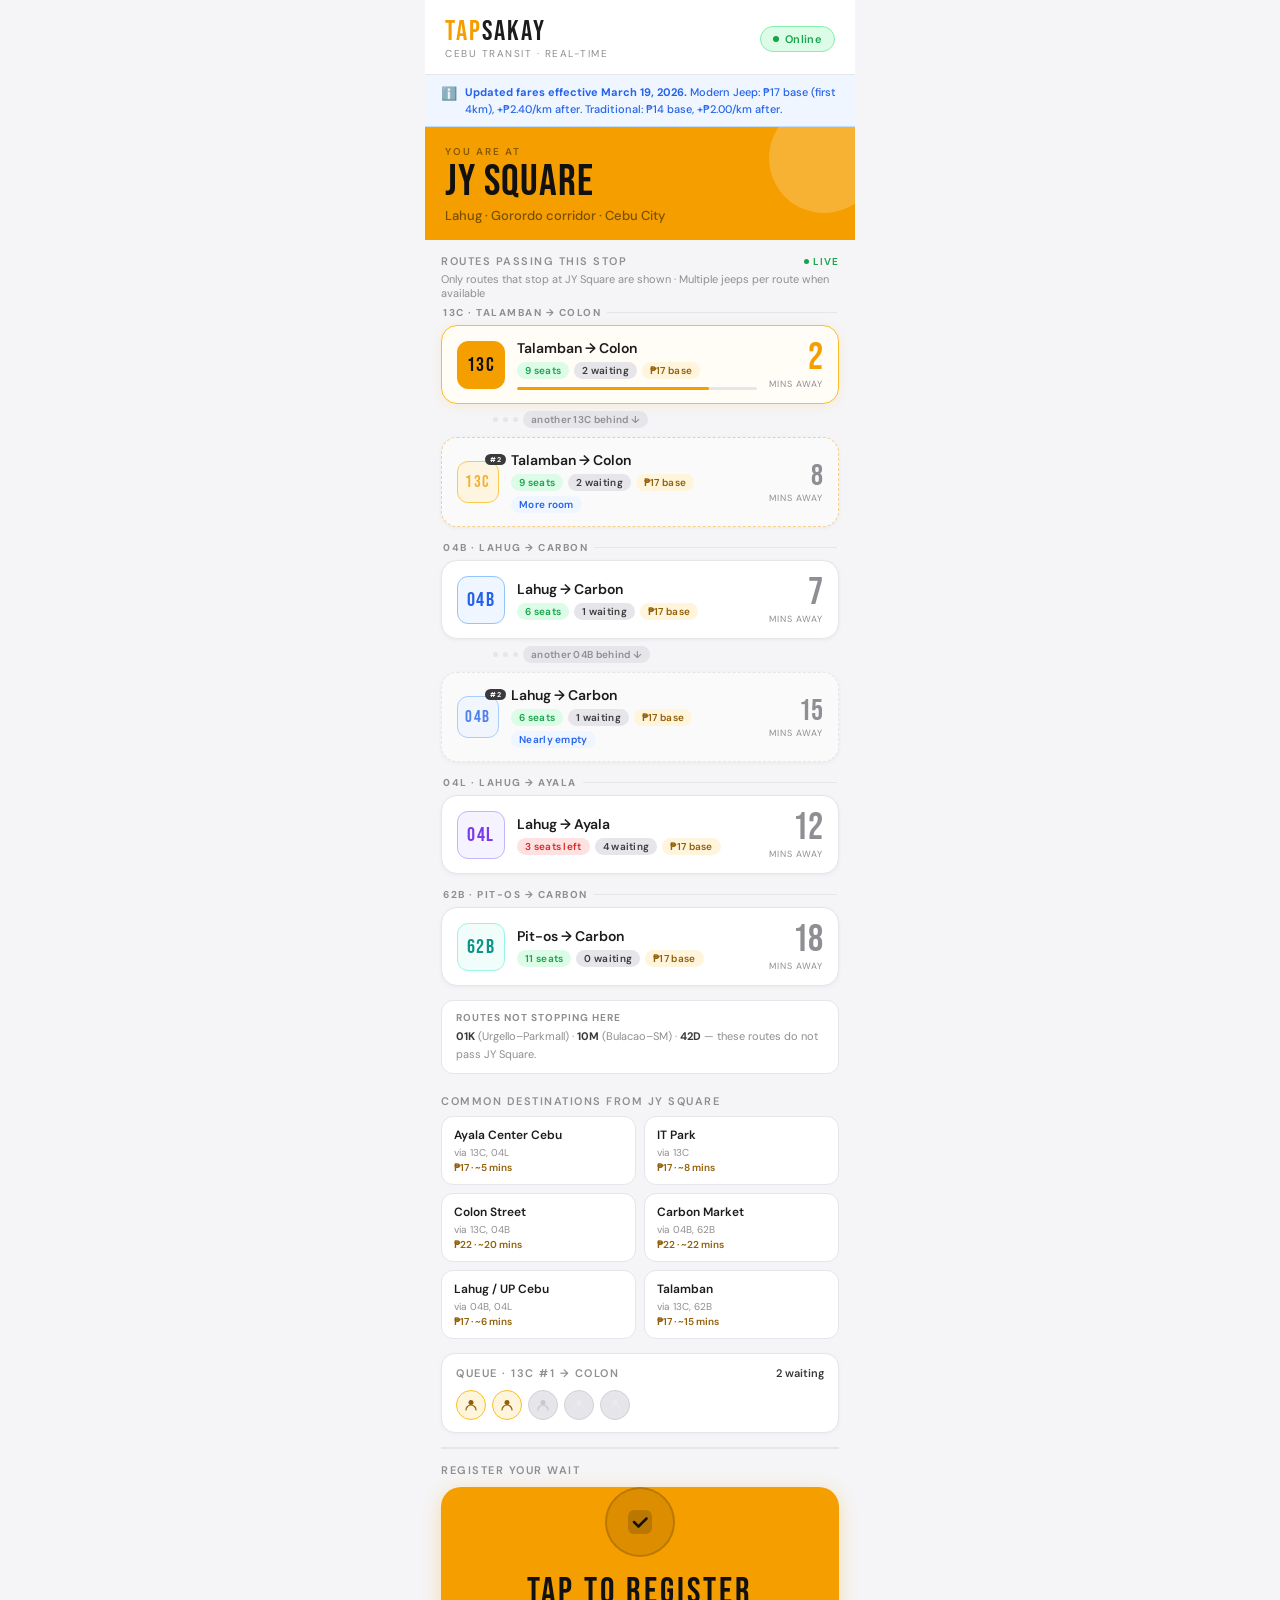
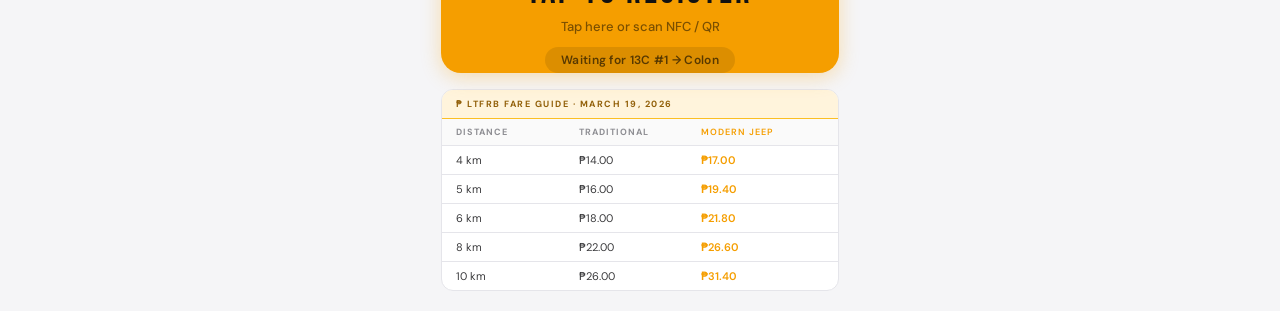
==== commit b313063b: "syncing the 3 files for accurate data" ====
--- a/TapSakay-Commuter.html
+++ b/TapSakay-Commuter.html
@@ -356,8 +356,8 @@
           <div class="jeep-info">
             <div class="jeep-dest">Talamban → Colon</div>
             <div class="jeep-meta">
-              <span class="tag t-green">14 seats</span>
-              <span class="tag t-gray">0 waiting</span>
+              <span class="tag t-green" id="seats-13c-2">14 seats</span>
+              <span class="tag t-gray" id="wait-13c-2">0 waiting</span>
               <span class="tag t-amber">₱17 base</span>
               <span class="tag t-blue">More room</span>
             </div>
@@ -379,8 +379,8 @@
           <div class="jeep-info">
             <div class="jeep-dest">Lahug → Carbon</div>
             <div class="jeep-meta">
-              <span class="tag t-green">6 seats</span>
-              <span class="tag t-gray">1 waiting</span>
+              <span class="tag t-green" id="seats-04b-1">6 seats</span>
+              <span class="tag t-gray" id="wait-04b-1">1 waiting</span>
               <span class="tag t-amber">₱17 base</span>
             </div>
           </div>
@@ -405,8 +405,8 @@
           <div class="jeep-info">
             <div class="jeep-dest">Lahug → Carbon</div>
             <div class="jeep-meta">
-              <span class="tag t-green">18 seats</span>
-              <span class="tag t-gray">0 waiting</span>
+              <span class="tag t-green" id="seats-04b-2">18 seats</span>
+              <span class="tag t-gray" id="wait-04b-2">0 waiting</span>
               <span class="tag t-amber">₱17 base</span>
               <span class="tag t-blue">Nearly empty</span>
             </div>
@@ -428,8 +428,8 @@
           <div class="jeep-info">
             <div class="jeep-dest">Lahug → Ayala</div>
             <div class="jeep-meta">
-              <span class="tag t-red">3 seats left</span>
-              <span class="tag t-gray">4 waiting</span>
+              <span class="tag t-red" id="seats-04l-1">3 seats left</span>
+              <span class="tag t-gray" id="wait-04l-1">4 waiting</span>
               <span class="tag t-amber">₱17 base</span>
             </div>
           </div>
@@ -450,8 +450,8 @@
           <div class="jeep-info">
             <div class="jeep-dest">Pit-os → Carbon</div>
             <div class="jeep-meta">
-              <span class="tag t-green">11 seats</span>
-              <span class="tag t-gray">0 waiting</span>
+              <span class="tag t-green" id="seats-62b-1">11 seats</span>
+              <span class="tag t-gray" id="wait-62b-1">0 waiting</span>
               <span class="tag t-amber">₱17 base</span>
             </div>
           </div>
@@ -555,7 +555,7 @@
         </div>
         <div class="done-word">Wait Registered!</div>
         <div class="done-sub" id="done-sub">Driver notified · 13C is on the way</div>
-        <div class="done-badge">Arriving in <span id="eta-inline">3</span> mins · ₱73 saved vs Grab</div>
+        <div class="done-badge" id="done-badge">Arriving in <span id="eta-inline">3</span> mins · ₱73 saved vs Grab</div>
       </div>
     </div>
   </div>
@@ -594,18 +594,101 @@
 
 </div>
 
+<script src="tapsakay-sync.js"></script>
 <script>
+  const sync = window.TapSakaySync;
   const ROUTES = {
-    '13c-1': { code:'13C', dest:'Talamban → Colon', eta:3,  label:'13C #1 → Colon' },
-    '13c-2': { code:'13C', dest:'Talamban → Colon', eta:9,  label:'13C #2 → Colon (more room)' },
-    '04b-1': { code:'04B', dest:'Lahug → Carbon',   eta:7,  label:'04B #1 → Carbon' },
-    '04b-2': { code:'04B', dest:'Lahug → Carbon',   eta:15, label:'04B #2 → Carbon' },
-    '04l-1': { code:'04L', dest:'Lahug → Ayala',    eta:12, label:'04L → Ayala' },
-    '62b-1': { code:'62B', dest:'Pit-os → Carbon',  eta:18, label:'62B → Carbon' },
+    '13c-1': { code:'13C', dest:'Talamban → Colon', eta:3,  label:'13C #1 → Colon', seatsId:'seats-13c-1', waitId:'wait-13c-1', seatStyle:'green' },
+    '13c-2': { code:'13C', dest:'Talamban → Colon', eta:9,  label:'13C #2 → Colon (more room)', seatsId:'seats-13c-2', waitId:'wait-13c-2', seatStyle:'green' },
+    '04b-1': { code:'04B', dest:'Lahug → Carbon',   eta:7,  label:'04B #1 → Carbon', seatsId:'seats-04b-1', waitId:'wait-04b-1', seatStyle:'green' },
+    '04b-2': { code:'04B', dest:'Lahug → Carbon',   eta:15, label:'04B #2 → Carbon', seatsId:'seats-04b-2', waitId:'wait-04b-2', seatStyle:'green' },
+    '04l-1': { code:'04L', dest:'Lahug → Ayala',    eta:12, label:'04L → Ayala', seatsId:'seats-04l-1', waitId:'wait-04l-1', seatStyle:'red' },
+    '62b-1': { code:'62B', dest:'Pit-os → Carbon',  eta:18, label:'62B → Carbon', seatsId:'seats-62b-1', waitId:'wait-62b-1', seatStyle:'green' },
   };
 
   let selectedKey = '13c-1';
   let tapped = false;
+
+  function formatSeatText(count, style) {
+    if (style === 'red') return count + (count === 1 ? ' seat left' : ' seats left');
+    return count + (count === 1 ? ' seat' : ' seats');
+  }
+
+  function getCurrentEta(key) {
+    if (key === '13c-1') return eta13c1 === 0 ? 0 : eta13c1;
+    if (key === '13c-2') return eta13c2 === 0 ? 0 : eta13c2;
+    return ROUTES[key]?.eta || 0;
+  }
+
+  function updateSelectedCopy() {
+    const route = ROUTES[selectedKey];
+    if (!route) return;
+    document.querySelectorAll('.jeep-card').forEach(c => c.classList.remove('selected'));
+    const card = document.getElementById('card-' + selectedKey);
+    if (card) card.classList.add('selected');
+    document.getElementById('tap-for-label').textContent = 'Waiting for ' + route.label;
+    document.getElementById('queue-route').textContent = route.label;
+    const etaText = getCurrentEta(selectedKey);
+    document.getElementById('eta-inline').textContent = etaText === 0 ? 'NOW' : etaText;
+  }
+
+  function updateTapStatus(commuterState) {
+    const z = document.getElementById('tapZone');
+    const yi = document.getElementById('you-icon');
+    const youLbl = document.getElementById('you-lbl');
+    const doneSub = document.getElementById('done-sub');
+    const doneBadge = document.getElementById('done-badge');
+
+    tapped = commuterState.status !== 'idle';
+    z.classList.toggle('tapped', tapped);
+
+    if (commuterState.status === 'waiting') {
+      yi.classList.add('you');
+      yi.innerHTML = '<svg width="14" height="14" viewBox="0 0 14 14" fill="none"><circle cx="7" cy="4.5" r="2.5" fill="#16A34A"/><path d="M2 12c0-2.76 2.24-5 5-5s5 2.24 5 5" stroke="#16A34A" stroke-width="1.2" stroke-linecap="round"/></svg>';
+      youLbl.style.display = 'inline';
+      doneSub.textContent = 'Driver notified · ' + commuterState.routeCode + ' is on the way';
+      doneBadge.innerHTML = 'Arriving in <span id="eta-inline">' + (getCurrentEta(selectedKey) || 'NOW') + '</span> mins · ₱73 saved vs Grab';
+    } else if (commuterState.status === 'boarded') {
+      yi.classList.add('you');
+      yi.innerHTML = '<svg width="14" height="14" viewBox="0 0 14 14" fill="none"><circle cx="7" cy="4.5" r="2.5" fill="#16A34A"/><path d="M2 12c0-2.76 2.24-5 5-5s5 2.24 5 5" stroke="#16A34A" stroke-width="1.2" stroke-linecap="round"/></svg>';
+      youLbl.style.display = 'inline';
+      doneSub.textContent = 'You boarded at ' + (commuterState.boardedAt || 'JY Square') + ' · Enjoy the ride';
+      doneBadge.textContent = 'Waiting cleared · Seat secured';
+    } else {
+      yi.classList.remove('you');
+      yi.innerHTML = '<svg width="14" height="14" viewBox="0 0 14 14" fill="none"><circle cx="7" cy="4.5" r="2.5" fill="#C7C7CC"/><path d="M2 12c0-2.76 2.24-5 5-5s5 2.24 5 5" stroke="#C7C7CC" stroke-width="1.2" stroke-linecap="round"/></svg>';
+      youLbl.style.display = 'none';
+      doneSub.textContent = 'Driver notified · ' + ROUTES[selectedKey].code + ' is on the way';
+      doneBadge.innerHTML = 'Arriving in <span id="eta-inline">' + (getCurrentEta(selectedKey) || 'NOW') + '</span> mins · ₱73 saved vs Grab';
+    }
+  }
+
+  function applySharedState(state) {
+    Object.keys(ROUTES).forEach((key) => {
+      const route = ROUTES[key];
+      const data = state.routes[route.code];
+      const waitEl = document.getElementById(route.waitId);
+      const seatEl = document.getElementById(route.seatsId);
+
+      if (waitEl && data) waitEl.textContent = data.waiting + ' waiting';
+      if (seatEl && data) seatEl.textContent = formatSeatText(data.seats, route.seatStyle);
+    });
+
+    if (state.commuter.selectedKey && ROUTES[state.commuter.selectedKey]) {
+      selectedKey = state.commuter.selectedKey;
+    }
+
+    updateSelectedCopy();
+    updateTapStatus(state.commuter);
+
+    const selectedRoute = ROUTES[selectedKey];
+    const selectedRouteState = state.routes[selectedRoute.code];
+    document.getElementById('queue-count').textContent = (selectedRouteState?.waiting || 0) + ' waiting';
+    if (document.getElementById('eta-inline')) {
+      const etaValue = getCurrentEta(selectedKey);
+      document.getElementById('eta-inline').textContent = etaValue === 0 ? 'NOW' : etaValue;
+    }
+  }
 
   // ETA countdown for 13C #1
   let eta13c1 = 3;
@@ -624,9 +707,8 @@
     } else {
       etaEl.textContent = eta13c1;
     }
-    if (selectedKey === '13c-1') {
-      const il = document.getElementById('eta-inline');
-      if (il) il.textContent = Math.max(0, eta13c1);
+    if (selectedKey === '13c-1' && document.getElementById('eta-inline')) {
+      document.getElementById('eta-inline').textContent = eta13c1 === 0 ? 'NOW' : eta13c1;
     }
   }, 1000);
 
@@ -636,20 +718,17 @@
     eta13c2 = Math.max(0, eta13c2 - 1);
     const el = document.getElementById('eta-13c-2');
     if (el) el.textContent = eta13c2 === 0 ? 'NOW' : eta13c2;
+    if (selectedKey === '13c-2' && document.getElementById('eta-inline')) {
+      document.getElementById('eta-inline').textContent = eta13c2 === 0 ? 'NOW' : eta13c2;
+    }
   }, 1000);
 
   function selectRoute(code, dest, etaMins, fare, key) {
-    if (tapped) return;
+    const state = sync.getState();
+    if (state.commuter.status === 'waiting') return;
     selectedKey = key;
-    document.querySelectorAll('.jeep-card').forEach(c => c.classList.remove('selected'));
-    document.getElementById('card-' + key).classList.add('selected');
-    const r = ROUTES[key];
-    document.getElementById('tap-for-label').textContent = 'Waiting for ' + r.label;
-    document.getElementById('queue-route').textContent = r.label;
-    document.getElementById('done-sub').textContent = 'Driver notified · ' + code + ' is on the way';
-    const currentEta = key === '13c-1' ? eta13c1 : (key === '13c-2' ? eta13c2 : etaMins);
-    const il = document.getElementById('eta-inline');
-    if (il) il.textContent = currentEta;
+    sync.selectCommuterRoute({ key, code, label: ROUTES[key].label });
+    applySharedState(sync.getState());
   }
 
   function handleTap(e) {
@@ -661,17 +740,20 @@
     rpl.style.cssText = `width:${sz}px;height:${sz}px;left:${(e.clientX||r.left+r.width/2)-r.left-sz/2}px;top:${(e.clientY||r.top+r.height/2)-r.top-sz/2}px`;
     z.appendChild(rpl);
     setTimeout(() => rpl.remove(), 700);
-    if (tapped) return;
-    tapped = true;
-    z.classList.add('tapped');
-    const yi = document.getElementById('you-icon');
-    yi.classList.add('you');
-    yi.innerHTML = '<svg width="14" height="14" viewBox="0 0 14 14" fill="none"><circle cx="7" cy="4.5" r="2.5" fill="#16A34A"/><path d="M2 12c0-2.76 2.24-5 5-5s5 2.24 5 5" stroke="#16A34A" stroke-width="1.2" stroke-linecap="round"/></svg>';
-    document.getElementById('you-lbl').style.display = 'inline';
-    document.getElementById('queue-count').textContent = '3 waiting';
-    const waitEl = document.querySelector('#card-' + selectedKey + ' .t-gray');
-    if (waitEl) waitEl.textContent = (parseInt(waitEl.textContent) + 1) + ' waiting';
+
+    const route = ROUTES[selectedKey];
+    const state = sync.getState();
+    if (state.commuter.status === 'waiting') return;
+
+    sync.registerCommuter({
+      key: selectedKey,
+      code: route.code,
+      label: route.label
+    });
   }
+
+  sync.subscribe(applySharedState);
+  updateSelectedCopy();
 </script>
 </body>
 </html>
